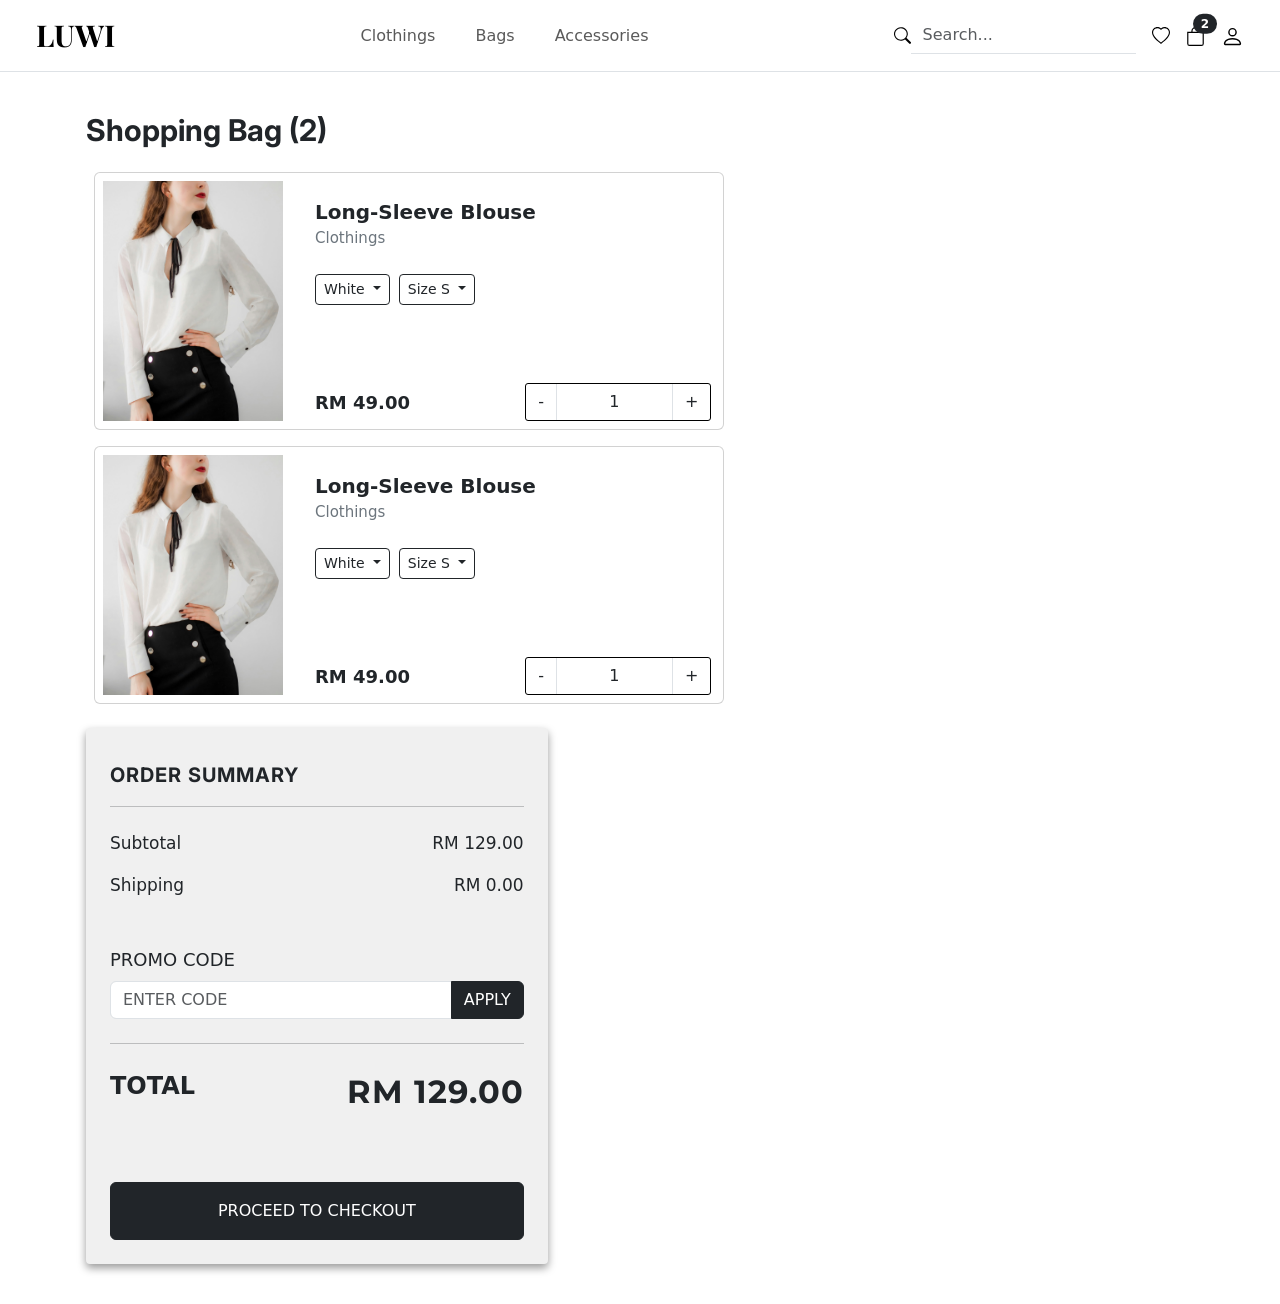
==== cart.html @ 45f32a3e "completed main content for cart.html" ====
<!DOCTYPE html>
<html lang="en">
<head>
    <meta charset="UTF-8">
    <meta name="viewport" content="width=device-width, initial-scale=1.0">
    <link rel="icon" type="image/png" href="./img/icon.png">
    <title>Luwi Fashion</title>
    <link href="https://cdn.jsdelivr.net/npm/bootstrap@5.3.8/dist/css/bootstrap.min.css" rel="stylesheet" integrity="sha384-sRIl4kxILFvY47J16cr9ZwB07vP4J8+LH7qKQnuqkuIAvNWLzeN8tE5YBujZqJLB" crossorigin="anonymous">
    <link rel="preconnect" href="https://fonts.googleapis.com">
    <link rel="preconnect" href="https://fonts.gstatic.com" crossorigin>
    <link href="https://fonts.googleapis.com/css2?family=Inter:ital,opsz,wght@0,14..32,100..900;1,14..32,100..900&family=Montserrat:ital,wght@0,100..900;1,100..900&family=Playfair+Display:ital,wght@0,400..900;1,400..900&display=swap" rel="stylesheet">
    <link rel="stylesheet" href="./css/cart.css">
</head>
<body>
    <!-- NAVBAR -->
    <nav class="navbar navbar-expand-lg bg-white sticky-top border-bottom">
        <div class="container-fluid mx-lg-4 d-flex justify-content-between align-items-center">
            
            <!-- navbar btn for mobile view -->
            <button class="navbar-toggler order-1 order-lg-0 border-0" type="button" data-bs-toggle="offcanvas" data-bs-target="#mobileNav" aria-controls="mobileNav" aria-label="Toggle navigation">
                <span class="navbar-toggler-icon"></span>
            </button>

            <!-- logo -->
            <a class="navbar-brand mx-auto mx-lg-0 order-2 order-lg-1 logo" href="#">LUWI</a>

            <!-- Center Desktop Navbar -->
            <div class="d-none d-lg-flex order-lg-2">
                <ul class="navbar-nav mx-auto gap-4">
                    <li class="nav-item">
                        <a class="nav-link" href="clothings.html">Clothings</a>
                    </li>
                    <li class="nav-item">
                        <a class="nav-link" href="#">Bags</a>
                    </li>
                    <li class="nav-item">
                        <a class="nav-link" href="#">Accessories</a>
                    </li>
                </ul>
            </div>

            <!-- Right Desktop Navbar -->
            <div class="d-flex d-lg-flex order-3 order-lg-3 gap-3">
                <form class="d-none d-lg-flex">
                    <img src="./img/search.svg" alt="search" width="18px">
                    <input type="search" class="form-control border-0 border-bottom rounded-0" placeholder="Search...">
                </form>

                <a href="wishlist.html" class="my-auto"><img src="./img/heart.svg" alt="heart-icon" width="18px"></a>
                
                <a href="cart.html" class="my-auto position-relative">
                    <img src="./img/bag.svg" alt="bag-icon" height="19px">
                    <span class="position-absolute top-0 start-100 translate-middle badge rounded-pill bg-dark">2</span>
                </a>
                
                <div class="dropdown my-auto">
                    <a href="#" role="button" data-bs-toggle="dropdown" aria-expanded="false">
                        <img src="./img/person.svg" alt="profile-icon" width="23px">
                    </a>
                    <ul class="dropdown-menu dropdown-menu-end">
                        <li><a href="#" class="dropdown-item">Login</a></li>
                        <li><a href="#" class="dropdown-item">Sign Up</a></li>
                    </ul>
                </div>
            </div>
            <!-- End of Desktop Navbar -->
        </div>
    </nav>

    <!-- responsive nav -->
    <div class="container">
        <div class="offcanvas offcanvas-start" id="mobileNav" aria-labelledby="mobileNavLabel">
            <div class="offcanvas-header">
                <a href="#" class="navbar-brand logo">LUWI</a>
                <button type="button" class="btn-close" data-bs-dismiss="offcanvas" aria-label="Close"></button>
            </div>
            <div class="offcanvas-body">
                <form>
                    <input type="search" class="form-control mb-3 border-0 border-bottom rounded-0" placeholder="Search...">
                </form>
                <ul class="mobile-nav navbar-nav ms-2">
                    <li class="nav-item">
                        <a href="clothings.html" class="nav-link active">Clothings</a>
                    </li>
                    <li class="nav-item">
                        <a href="#" class="nav-link">Bags</a>
                    </li>
                    <li class="nav-item">
                        <a href="#" class="nav-link">Accessories</a>
                    </li>
                </ul>
            </div>
        </div>
    </div>
    <!-- END OF NAVBAR -->

    <!-- MAIN CONTENT -->
    <div class="container main-content my-4 p-3">
        <h5 class="pb-2 mb-">Shopping Bag (2)</h5>
        <div class="row px-2 g-3">
            <!-- items -->
            <div class="col-12 col-md-7 item-box p-2">
                <!-- item 1 -->
                <div class="card -flex flex-row item-1 mb-3 p-2">
                    <img src="./img/blouse.jpg" alt="blouse" width="180px">

                    <div class="card-content w-100 p-3 ms-2 pb-0 px-1 px-md-4 position-relative">
                        <p class="fw-bold product-name mb-0">Long-Sleeve Blouse</p>
                        <p class="product-category text-secondary mb-4">Clothings</p>

                        <!-- color dropdown -->
                        <div class="btn-group me-1 mb-3">
                            <button class="btn btn-outline-dark btn-sm dropdown-toggle" type="button" data-bs-toggle="dropdown" aria-expanded="false">
                                White
                            </button>
                            <ul class="dropdown-menu">
                                <li><button class="dropdown-item" type="button">Black</button></li>
                                <li><button class="dropdown-item" type="button">White</button></li>
                                <li><button class="dropdown-item" type="button">Beige</button></li>
                            </ul>
                        </div>

                        <!-- size dropdown -->
                        <div class="btn-group mb-3">
                            <button class="btn btn-outline-dark btn-sm dropdown-toggle" type="button" data-bs-toggle="dropdown" aria-expanded="false">
                                Size S
                            </button>
                            <ul class="dropdown-menu">
                                <li><button class="dropdown-item" type="button">S</button></li>
                                <li><button class="dropdown-item" type="button">M</button></li>
                                <li><button class="dropdown-item" type="button">L</button></li>
                                <li><button class="dropdown-item" type="button">XL</button></li>
                            </ul>
                        </div>

                        <!-- price and quantity -->
                        <div class="container price-quantity p-0 position-absolute bottom-0 start-0 px-1 ps-md-4">
                            <div class="row">
                                <div class="col-12 col-md-6 price align-content-center fw-bold py-2 py-md-0">RM 49.00</div>
                                <div class="col-12 col-md-6">
                                    <div class="input-group quantity-btn">
                                        <button class="btn btn-outline-dark border-0 border-end rounded-0" type="button">-</button>
                                        <input type="text" class="form-control text-center border-0" value="1" readonly>
                                        <button class="btn btn-outline-dark border-0 border-start rounded-0" type="button">+</button>
                                    </div>
                                </div>
                            </div>
                        </div>
                    </div>
                </div>

                <!-- item 2 -->
                <div class="card d-flex flex-row item-2 p-2">
                    <img src="./img/blouse.jpg" alt="blouse" width="180px">

                    <div class="card-content w-100 p-3 ms-2 pb-0 px-1 px-md-4 position-relative">
                        <p class="fw-bold product-name mb-0">Long-Sleeve Blouse</p>
                        <p class="product-category text-secondary mb-4">Clothings</p>

                        <!-- color dropdown -->
                        <div class="btn-group me-1 mb-3">
                            <button class="btn btn-outline-dark btn-sm dropdown-toggle" type="button" data-bs-toggle="dropdown" aria-expanded="false">
                                White
                            </button>
                            <ul class="dropdown-menu">
                                <li><button class="dropdown-item" type="button">Black</button></li>
                                <li><button class="dropdown-item" type="button">White</button></li>
                                <li><button class="dropdown-item" type="button">Beige</button></li>
                            </ul>
                        </div>

                        <!-- size dropdown -->
                        <div class="btn-group mb-3">
                            <button class="btn btn-outline-dark btn-sm dropdown-toggle" type="button" data-bs-toggle="dropdown" aria-expanded="false">
                                Size S
                            </button>
                            <ul class="dropdown-menu">
                                <li><button class="dropdown-item" type="button">S</button></li>
                                <li><button class="dropdown-item" type="button">M</button></li>
                                <li><button class="dropdown-item" type="button">L</button></li>
                                <li><button class="dropdown-item" type="button">XL</button></li>
                            </ul>
                        </div>

                        <!-- price and quantity -->
                        <div class="container price-quantity p-0 position-absolute bottom-0 start-0 px-1 ps-md-4">
                            <div class="row">
                                <div class="col-12 col-md-6 price align-content-center fw-bold py-2 py-md-0">RM 49.00</div>
                                <div class="col-12 col-md-6">
                                    <div class="input-group quantity-btn">
                                        <button class="btn btn-outline-dark border-0 border-end rounded-0" type="button">-</button>
                                        <input type="text" class="form-control text-center border-0" value="1" readonly>
                                        <button class="btn btn-outline-dark border-0 border-start rounded-0" type="button">+</button>
                                    </div>
                                </div>
                            </div>
                        </div>
                    </div>
                </div>
            </div>

            <!-- total -->
            <div class="col-12 col-md-5 summary-box p-4 rounded-1">
                <p class="summary-title fw-bold pt-2">ORDER SUMMARY</p><hr>

                <div class="d-flex justify-content-between total-price mt-4">
                    <p class="m-0">Subtotal</p>
                    <p class="m-0">RM 129.00</p>
                </div>
                <div class="d-flex justify-content-between total-price mt-3 mb-5">
                    <p class="m-0">Shipping</p>
                    <p class="m-0">RM 0.00</p>
                </div>

                <p class="promo-code mb-2">PROMO CODE</p>
                <div class="input-group mb-4">
                    <input type="text" class="form-control" placeholder="ENTER CODE" aria-label="Recipient’s username" aria-describedby="button-addon2">
                    <button class="btn btn-dark" type="button">APPLY</button>
                </div><hr>

                <div class="d-flex justify-content-between mt-4 fw-bold">
                    <p class="total m-0 fs-4">TOTAL</p>
                    <p class="final-total m-0 fs-2">RM 129.00</p>
                </div>

                <div class="checkout-btn">
                    <a class="btn btn-dark w-100 mt-3 p-3" href="#" role="button">PROCEED TO CHECKOUT</a>
                </div>
            </div>
        </div>
    </div>
    <!-- END OF MAIN CONTENT -->

    <script src="https://cdn.jsdelivr.net/npm/bootstrap@5.3.8/dist/js/bootstrap.bundle.min.js" integrity="sha384-FKyoEForCGlyvwx9Hj09JcYn3nv7wiPVlz7YYwJrWVcXK/BmnVDxM+D2scQbITxI" crossorigin="anonymous"></script>
</body>
</html>
---- css/cart.css ----
body {
    margin: 0;
}

h5 {
    font-family: "Inter", sans-serif;
    font-weight: bold;
    font-size: 30px;
}

/* navbar */
.form-control:focus {
    box-shadow: none;
    border-color: #ced4da;
}

.logo {
    font-family: "Playfair Display", serif;
    font-size: 30px;
    font-weight: bold;
}

.navbar-toggler:focus {
    box-shadow: none;
}

.mobile-nav {
    color: gray;
}

.mobile-nav > .nav-item:hover {
    color: black;
}

.offcanvas-start {
    width: 250px !important;
}

/* main content - items */
.dropdown-item {
    font-size: 13px;
}

.quantity-btn {
    border: 1px solid black;
    border-radius: 3px;
}

.product-name {
    font-size: 20px;
}

.product-category {
    font-size: 15px;
}

.price {
    font-size: 18px;
}

/* footer */
.footer-title {
    font-family: "Montserrat", sans-serif;
}

.list-group-item {
    border: none !important;
    padding-top: 5px;
    padding-bottom: 0;
}

.list-group-item:hover {
    background-color: transparent !important;
}

/* Desktop view */
@media (min-width:991px) {
     /* footer */
    .big-footer {
        height: 250px;
        align-content: center;
        margin-top: 0 !important;
    }

    .brand-col {
        padding-right: 20px;
    }

    .category-col {
        padding-left: 35px;
    }

    .item-box {
        max-width: 700px;
        margin-right: 30px;
    }

    .checkout-btn {
        margin-top: 50px;
    }
}

/* mobile view */
@media (max-width:767px) {
    /* navbar */
    .navbar {
        padding: 0;
    }

    /* main content: item */
    .card {
        height: 185px;
    }

    .product-name {
        font-size: 16px;
    }

    .product-category {
        margin-bottom: 10px !important;
    }

    .card-content {
        padding-top: 0 !important;
    }

    .price {
        font-size: 17px;
        padding-top: 0 !important;
        padding-bottom: 0 !important;
        margin-bottom: 5px;
    }

    .price-quantity {
        gap: 20px;
    }
}

/* smaller mobile view / ip14pm */
@media (max-width: 480px) {
    h5 {
        font-size: 25px;
    }

    /* main content: item */
    .card {
        height: 185px;
    }

    .product-name {
        font-size: 16px;
    }

    .product-category {
        margin-bottom: 10px !important;
    }

    .card-content {
        padding-top: 0 !important;
    }

    .price {
        font-size: 17px;
        padding-top: 0 !important;
        padding-bottom: 0 !important;
        margin-bottom: 5px;
    }

    .price-quantity {
        gap: 20px;
    }

    /* footer */
    .brand-col {
        padding-left: 25px;
        padding-right: 25px;
    }

    .connect-col {
        margin-top: 20px;
    }
}

.summary-box {
    background-color: #f0f0f0;
    box-shadow: 0 4px 8px rgba(0,0,0,0.4);
}

.summary-title {
    font-family: "Inter", sans-serif;
    font-size: 20px;
    letter-spacing: 1px;
}

.total-price {
    font-size: 17px;
}

.promo-code {
    font-size: 18px;
}

.final-total {
    font-family: "Montserrat", sans-serif;
    letter-spacing: 1px;
}
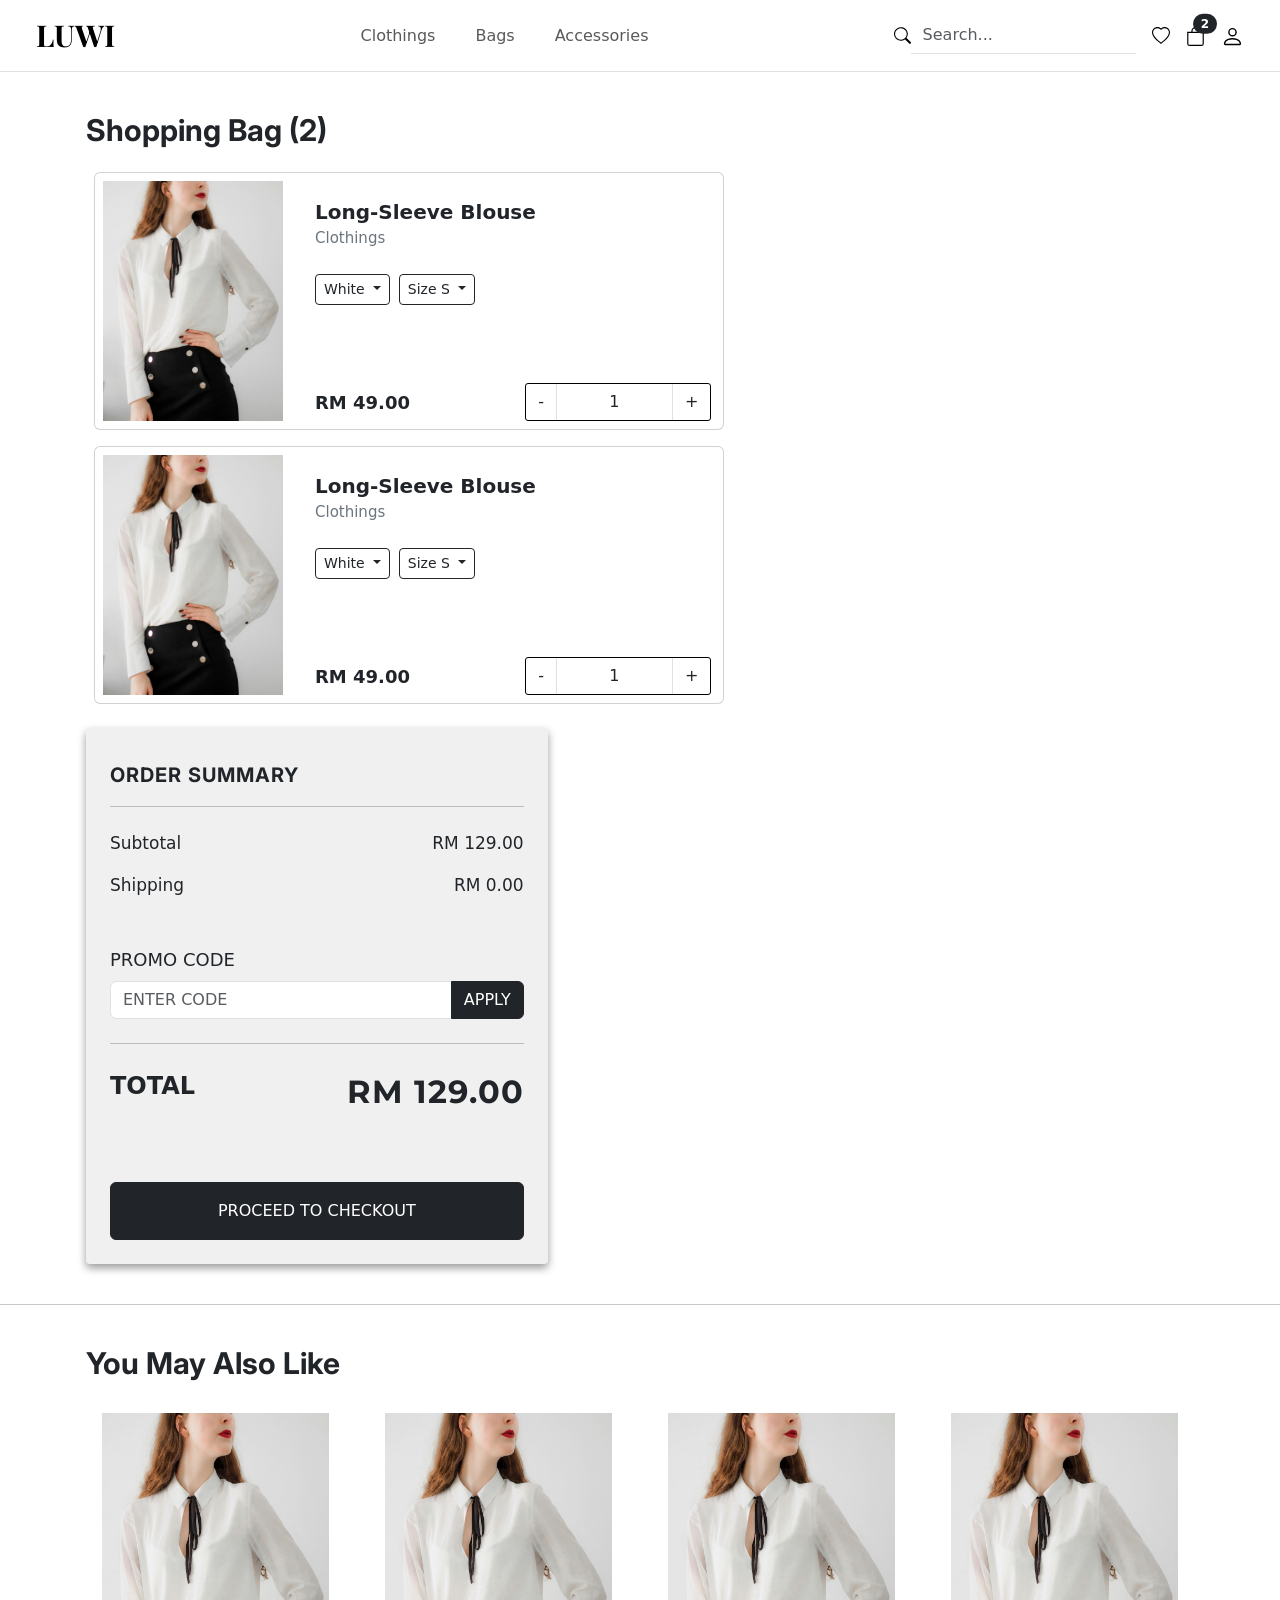
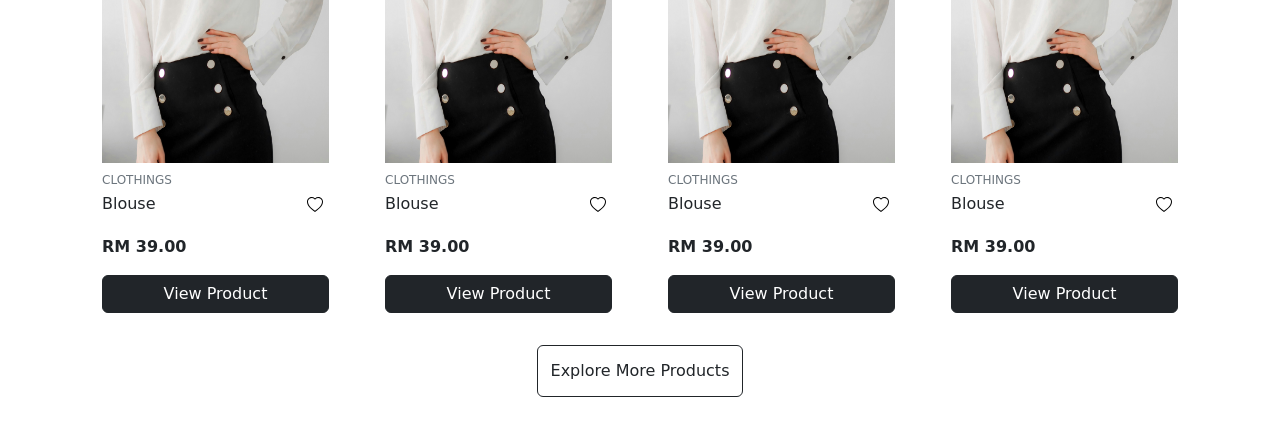
==== commit 881141dc: "completed recommended section" ====
--- a/cart.html
+++ b/cart.html
@@ -22,7 +22,7 @@
             </button>
 
             <!-- logo -->
-            <a class="navbar-brand mx-auto mx-lg-0 order-2 order-lg-1 logo" href="#">LUWI</a>
+            <a class="navbar-brand mx-auto mx-lg-0 order-2 order-lg-1 logo" href="index.html">LUWI</a>
 
             <!-- Center Desktop Navbar -->
             <div class="d-none d-lg-flex order-lg-2">
@@ -71,7 +71,7 @@
     <div class="container">
         <div class="offcanvas offcanvas-start" id="mobileNav" aria-labelledby="mobileNavLabel">
             <div class="offcanvas-header">
-                <a href="#" class="navbar-brand logo">LUWI</a>
+                <a href="index.html" class="navbar-brand logo">LUWI</a>
                 <button type="button" class="btn-close" data-bs-dismiss="offcanvas" aria-label="Close"></button>
             </div>
             <div class="offcanvas-body">
@@ -96,7 +96,7 @@
 
     <!-- MAIN CONTENT -->
     <div class="container main-content my-4 p-3">
-        <h5 class="pb-2 mb-">Shopping Bag (2)</h5>
+        <h5 class="pb-2">Shopping Bag (2)</h5>
         <div class="row px-2 g-3">
             <!-- items -->
             <div class="col-12 col-md-7 item-box p-2">
@@ -224,12 +224,87 @@
                 </div>
 
                 <div class="checkout-btn">
-                    <a class="btn btn-dark w-100 mt-3 p-3" href="#" role="button">PROCEED TO CHECKOUT</a>
-                </div>
-            </div>
+                    <a class="btn btn-dark w-100 mt-3 p-3" href="./checkout.html" role="button">PROCEED TO CHECKOUT</a>
+                </div>
+            </div>
+        </div>
+    </div><hr>
+    <!-- END OF MAIN CONTENT -->
+
+    <!-- RECOMMENDATIONS -->
+    <div class="container recommendation my-4 p-3">
+        <h5 class="pb-2">You May Also Like</h5>
+
+        <!-- products -->
+        <div class="row row-cols-2 row-cols-md-4 g-4">
+            <div class="col">
+                <div class="card h-100 border-0">
+                    <div class="card-body">
+                        <img src="./img/blouse.jpg" alt="" class="item-img" height="200px" width="100%">
+                        <p class="card-text m-0 mt-2 category text-secondary">CLOTHINGS</p>
+                        <div class="d-flex justify-content-between align-items-stretch title-btn mb-3">
+                            <p class="card-title h-100 d-flex align-items-center">Blouse</p>
+                            <button class="bg-transparent heart-btn border-0">
+                                <img src="./img/heart.svg" alt=""">
+                            </button>
+                        </div>
+                        <p class="card-text fw-bold">RM 39.00</p>
+                        <a class="btn btn-dark w-100" href="#" role="button">View Product</a>
+                    </div>
+                </div>
+            </div>
+            <div class="col">
+                <div class="card h-100 border-0">
+                    <div class="card-body">
+                        <img src="./img/blouse.jpg" alt="" class="item-img" height="200px" width="100%">
+                        <p class="card-text m-0 mt-2 category text-secondary">CLOTHINGS</p>
+                        <div class="d-flex justify-content-between align-items-stretch title-btn mb-3">
+                            <p class="card-title h-100 d-flex align-items-center">Blouse</p>
+                            <button class="bg-transparent heart-btn border-0">
+                                <img src="./img/heart.svg" alt=""">
+                            </button>
+                        </div>
+                        <p class="card-text fw-bold">RM 39.00</p>
+                        <a class="btn btn-dark w-100" href="#" role="button">View Product</a>                    </div>
+                </div>
+            </div>
+            <div class="col">
+                <div class="card h-100 border-0">
+                    <div class="card-body">
+                        <img src="./img/blouse.jpg" alt="" class="item-img" height="200px" width="100%">
+                        <p class="card-text m-0 mt-2 category text-secondary">CLOTHINGS</p>
+                        <div class="d-flex justify-content-between align-items-stretch title-btn mb-3">
+                            <p class="card-title h-100 d-flex align-items-center">Blouse</p>
+                            <button class="bg-transparent heart-btn border-0">
+                                <img src="./img/heart.svg" alt=""">
+                            </button>
+                        </div>
+                        <p class="card-text fw-bold">RM 39.00</p>
+                        <a class="btn btn-dark w-100" href="#" role="button">View Product</a>                    </div>
+                </div>
+            </div>
+            <div class="col">
+                <div class="card h-100 border-0">
+                    <div class="card-body">
+                        <img src="./img/blouse.jpg" alt="" class="item-img" height="200px" width="100%">
+                        <p class="card-text m-0 mt-2 category text-secondary">CLOTHINGS</p>
+                        <div class="d-flex justify-content-between align-items-stretch title-btn mb-3">
+                            <p class="card-title h-100 d-flex align-items-center">Blouse</p>
+                            <button class="bg-transparent heart-btn border-0">
+                                <img src="./img/heart.svg" alt=""">
+                            </button>
+                        </div>
+                        <p class="card-text fw-bold">RM 39.00</p>
+                        <a class="btn btn-dark w-100" href="#" role="button">View Product</a>                    </div>
+                </div>
+            </div>
+        </div>
+        
+        <div class="d-flex justify-content-center mt-3">
+            <a class="btn btn-outline-dark more-btn" href="#" role="button">Explore More Products</a>
         </div>
     </div>
-    <!-- END OF MAIN CONTENT -->
+    <!-- END OF RECOMMENDATION -->
 
     <script src="https://cdn.jsdelivr.net/npm/bootstrap@5.3.8/dist/js/bootstrap.bundle.min.js" integrity="sha384-FKyoEForCGlyvwx9Hj09JcYn3nv7wiPVlz7YYwJrWVcXK/BmnVDxM+D2scQbITxI" crossorigin="anonymous"></script>
 </body>
--- a/css/cart.css
+++ b/css/cart.css
@@ -58,6 +58,31 @@
     font-size: 18px;
 }
 
+/* main-content - order summary */
+.summary-box {
+    background-color: #f0f0f0;
+    box-shadow: 0 4px 8px rgba(0,0,0,0.4);
+}
+
+.summary-title {
+    font-family: "Inter", sans-serif;
+    font-size: 20px;
+    letter-spacing: 1px;
+}
+
+.total-price {
+    font-size: 17px;
+}
+
+.promo-code {
+    font-size: 18px;
+}
+
+.final-total {
+    font-family: "Montserrat", sans-serif;
+    letter-spacing: 1px;
+}
+
 /* footer */
 .footer-title {
     font-family: "Montserrat", sans-serif;
@@ -75,6 +100,16 @@
 
 /* Desktop view */
 @media (min-width:991px) {
+    /* main-content */
+    .item-box {
+        max-width: 700px;
+        margin-right: 30px;
+    }
+
+    .checkout-btn {
+        margin-top: 50px;
+    }
+
      /* footer */
     .big-footer {
         height: 250px;
@@ -90,13 +125,8 @@
         padding-left: 35px;
     }
 
-    .item-box {
-        max-width: 700px;
-        margin-right: 30px;
-    }
-
-    .checkout-btn {
-        margin-top: 50px;
+    .item-img {
+        height: 350px;
     }
 }
 
@@ -181,26 +211,14 @@
     }
 }
 
-.summary-box {
-    background-color: #f0f0f0;
-    box-shadow: 0 4px 8px rgba(0,0,0,0.4);
-}
-
-.summary-title {
-    font-family: "Inter", sans-serif;
-    font-size: 20px;
-    letter-spacing: 1px;
-}
-
-.total-price {
-    font-size: 17px;
-}
-
-.promo-code {
-    font-size: 18px;
-}
-
-.final-total {
-    font-family: "Montserrat", sans-serif;
-    letter-spacing: 1px;
+.title-btn {
+   height: 30px;
+}
+
+.category {
+    font-size: 12px;
+}
+
+.more-btn {
+    padding: 13px;
 }
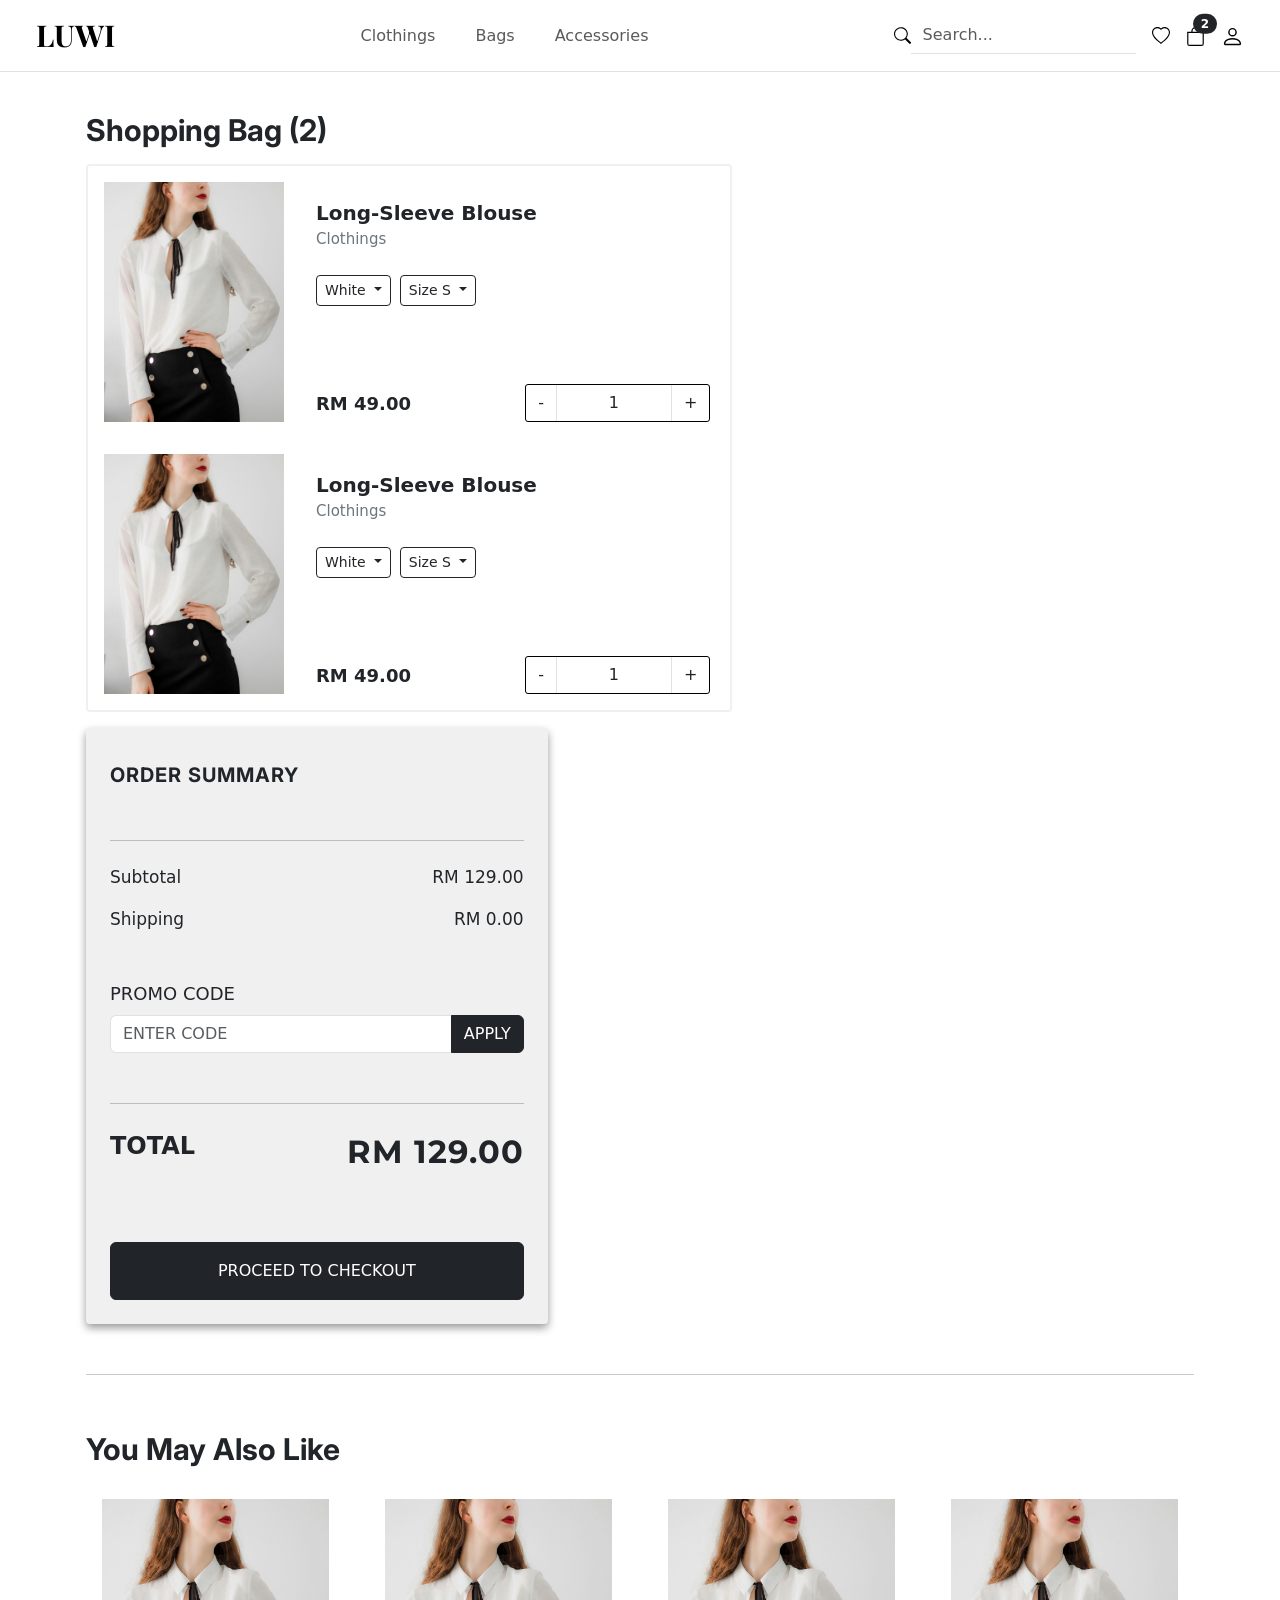
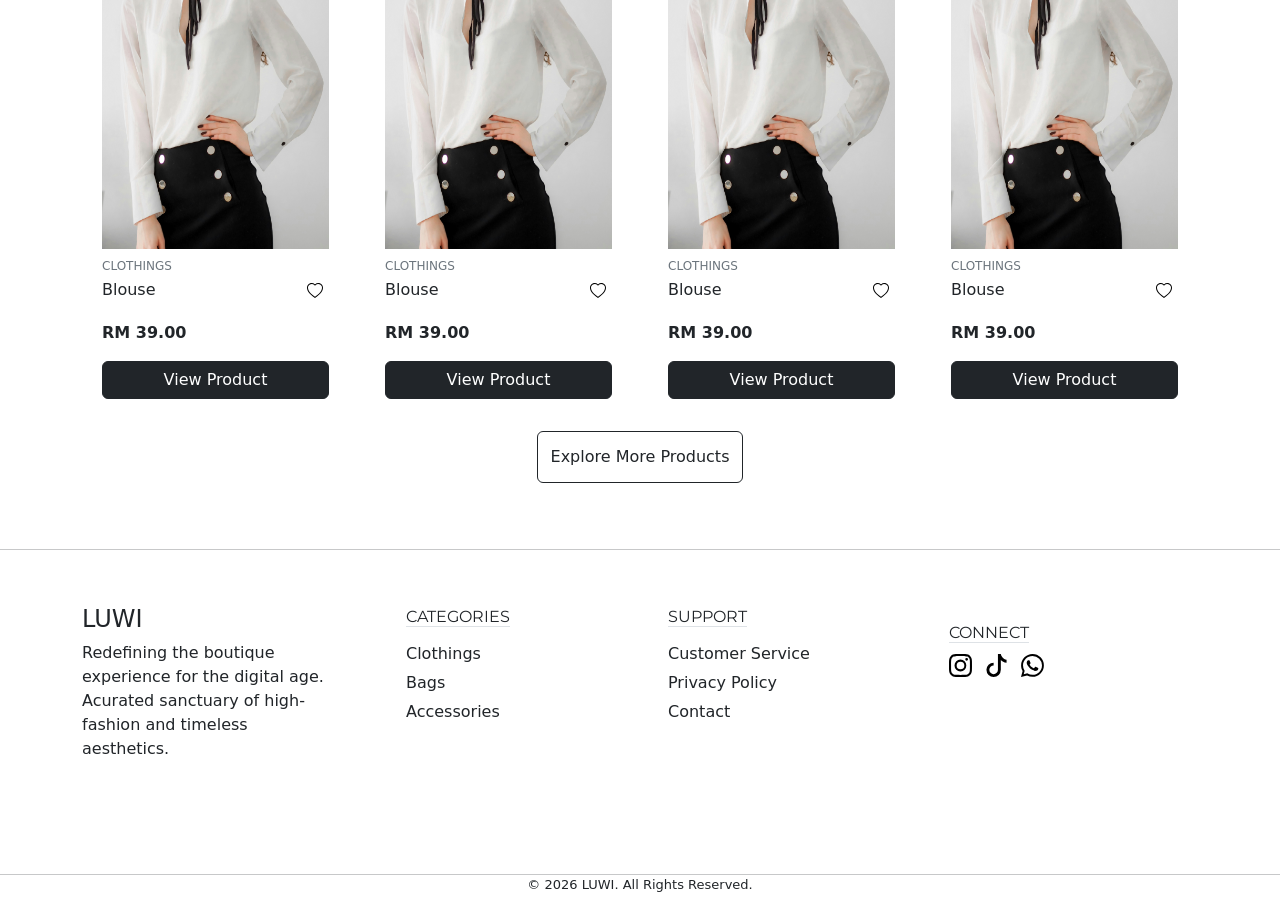
==== commit 7653aa82: "add footer to cart.html" ====
--- a/cart.html
+++ b/cart.html
@@ -99,9 +99,9 @@
         <h5 class="pb-2">Shopping Bag (2)</h5>
         <div class="row px-2 g-3">
             <!-- items -->
-            <div class="col-12 col-md-7 item-box p-2">
+            <div class="col-12 col-md-7 item-box p-2 rounded-1">
                 <!-- item 1 -->
-                <div class="card -flex flex-row item-1 mb-3 p-2">
+                <div class="card border-0 d-flex flex-row item-1 mb-3 p-2">
                     <img src="./img/blouse.jpg" alt="blouse" width="180px">
 
                     <div class="card-content w-100 p-3 ms-2 pb-0 px-1 px-md-4 position-relative">
@@ -150,7 +150,7 @@
                 </div>
 
                 <!-- item 2 -->
-                <div class="card d-flex flex-row item-2 p-2">
+                <div class="card border-0 d-flex flex-row item-2 p-2">
                     <img src="./img/blouse.jpg" alt="blouse" width="180px">
 
                     <div class="card-content w-100 p-3 ms-2 pb-0 px-1 px-md-4 position-relative">
@@ -228,7 +228,8 @@
                 </div>
             </div>
         </div>
-    </div><hr>
+        <hr>
+    </div>
     <!-- END OF MAIN CONTENT -->
 
     <!-- RECOMMENDATIONS -->
@@ -303,8 +304,54 @@
         <div class="d-flex justify-content-center mt-3">
             <a class="btn btn-outline-dark more-btn" href="#" role="button">Explore More Products</a>
         </div>
+    </div><hr>
+    <!-- END OF RECOMMENDATION -->
+
+    <!-- FOOTER -->
+    <div class="container footer-container my-4">
+        <footer>
+            <!-- big footer -->
+            <div class="row big-footer">
+                <div class="col-12 col-md-3 brand-col mb-3">
+                    <h4>LUWI</h4>
+                    <p>Redefining the boutique experience for the digital age. Acurated sanctuary of high-fashion and timeless aesthetics.</p>
+                </div>
+                <div class="col-6 col-md-3 category-col">
+                    <p class="footer-title ms-3 d-inline border-bottom">CATEGORIES</p>
+                    <div class="list-group list-group-flush">
+                        <a href="#" class="list-group-item list-group-item-action mt-2">Clothings</a>
+                        <a href="#" class="list-group-item list-group-item-action">Bags</a>
+                        <a href="#" class="list-group-item list-group-item-action">Accessories</a>
+                    </div>
+                </div>
+                <div class="col-6 col-md-3 support-col">
+                    <p class="footer-title ms-3 d-inline border-bottom">SUPPORT</p>
+                    <div class="list-group list-group-flush">
+                        <a href="#" class="list-group-item list-group-item-action mt-2">Customer Service</a>
+                        <a href="#" class="list-group-item list-group-item-action">Privacy Policy</a>
+                        <a href="#" class="list-group-item list-group-item-action">Contact</a>
+                    </div>
+                </div>
+                <div class="col-12 col-md-3 connect-col ps-4 pt-3">
+                    <p class="footer-title d-inline border-bottom">CONNECT</p>
+                    <div class="my-2">
+                        <a href="https://www.instagram.com" class="pe-2"><img src="./img/instagram.svg" alt="instagram" width=23px"></a>
+                        <a href="https://www.tiktok.com" class="pe-2"><img src="./img/tiktok.svg" alt="tiktok" width="23px"></a>
+                        <a href="https://www.whatsapp.com" class=""><img src="./img/whatsapp.svg" alt="whatsapp" width="23px"></a>
+                    </div>
+                </div>
+            </div>
+        </footer>
     </div>
-    <!-- END OF RECOMMENDATION -->
+
+    <!-- last footer -->
+    <footer>
+        <div class="text-center">
+            <hr>
+            <p style="font-size: 13px;">© 2026 LUWI. All Rights Reserved.</p>
+        </div>
+    </footer>
+    <!-- END OF FOOTER -->
 
     <script src="https://cdn.jsdelivr.net/npm/bootstrap@5.3.8/dist/js/bootstrap.bundle.min.js" integrity="sha384-FKyoEForCGlyvwx9Hj09JcYn3nv7wiPVlz7YYwJrWVcXK/BmnVDxM+D2scQbITxI" crossorigin="anonymous"></script>
 </body>
--- a/css/cart.css
+++ b/css/cart.css
@@ -8,6 +8,11 @@
     font-size: 30px;
 }
 
+hr {
+    margin-top: 50px;
+    margin-bottom: 0;
+}
+
 /* navbar */
 .form-control:focus {
     box-shadow: none;
@@ -37,6 +42,9 @@
 }
 
 /* main content - items */
+.item-box {
+    border: 2px solid #f0f0f0;
+}
 .dropdown-item {
     font-size: 13px;
 }
@@ -81,6 +89,19 @@
 .final-total {
     font-family: "Montserrat", sans-serif;
     letter-spacing: 1px;
+}
+
+/* recommended items */
+.title-btn {
+   height: 30px;
+}
+
+.category {
+    font-size: 12px;
+}
+
+.more-btn {
+    padding: 13px;
 }
 
 /* footer */
@@ -110,6 +131,11 @@
         margin-top: 50px;
     }
 
+    /* recommended item */
+    .item-img {
+        height: 350px;
+    }
+
      /* footer */
     .big-footer {
         height: 250px;
@@ -124,10 +150,6 @@
     .category-col {
         padding-left: 35px;
     }
-
-    .item-img {
-        height: 350px;
-    }
 }
 
 /* mobile view */
@@ -209,16 +231,4 @@
     .connect-col {
         margin-top: 20px;
     }
-}
-
-.title-btn {
-   height: 30px;
-}
-
-.category {
-    font-size: 12px;
-}
-
-.more-btn {
-    padding: 13px;
 }
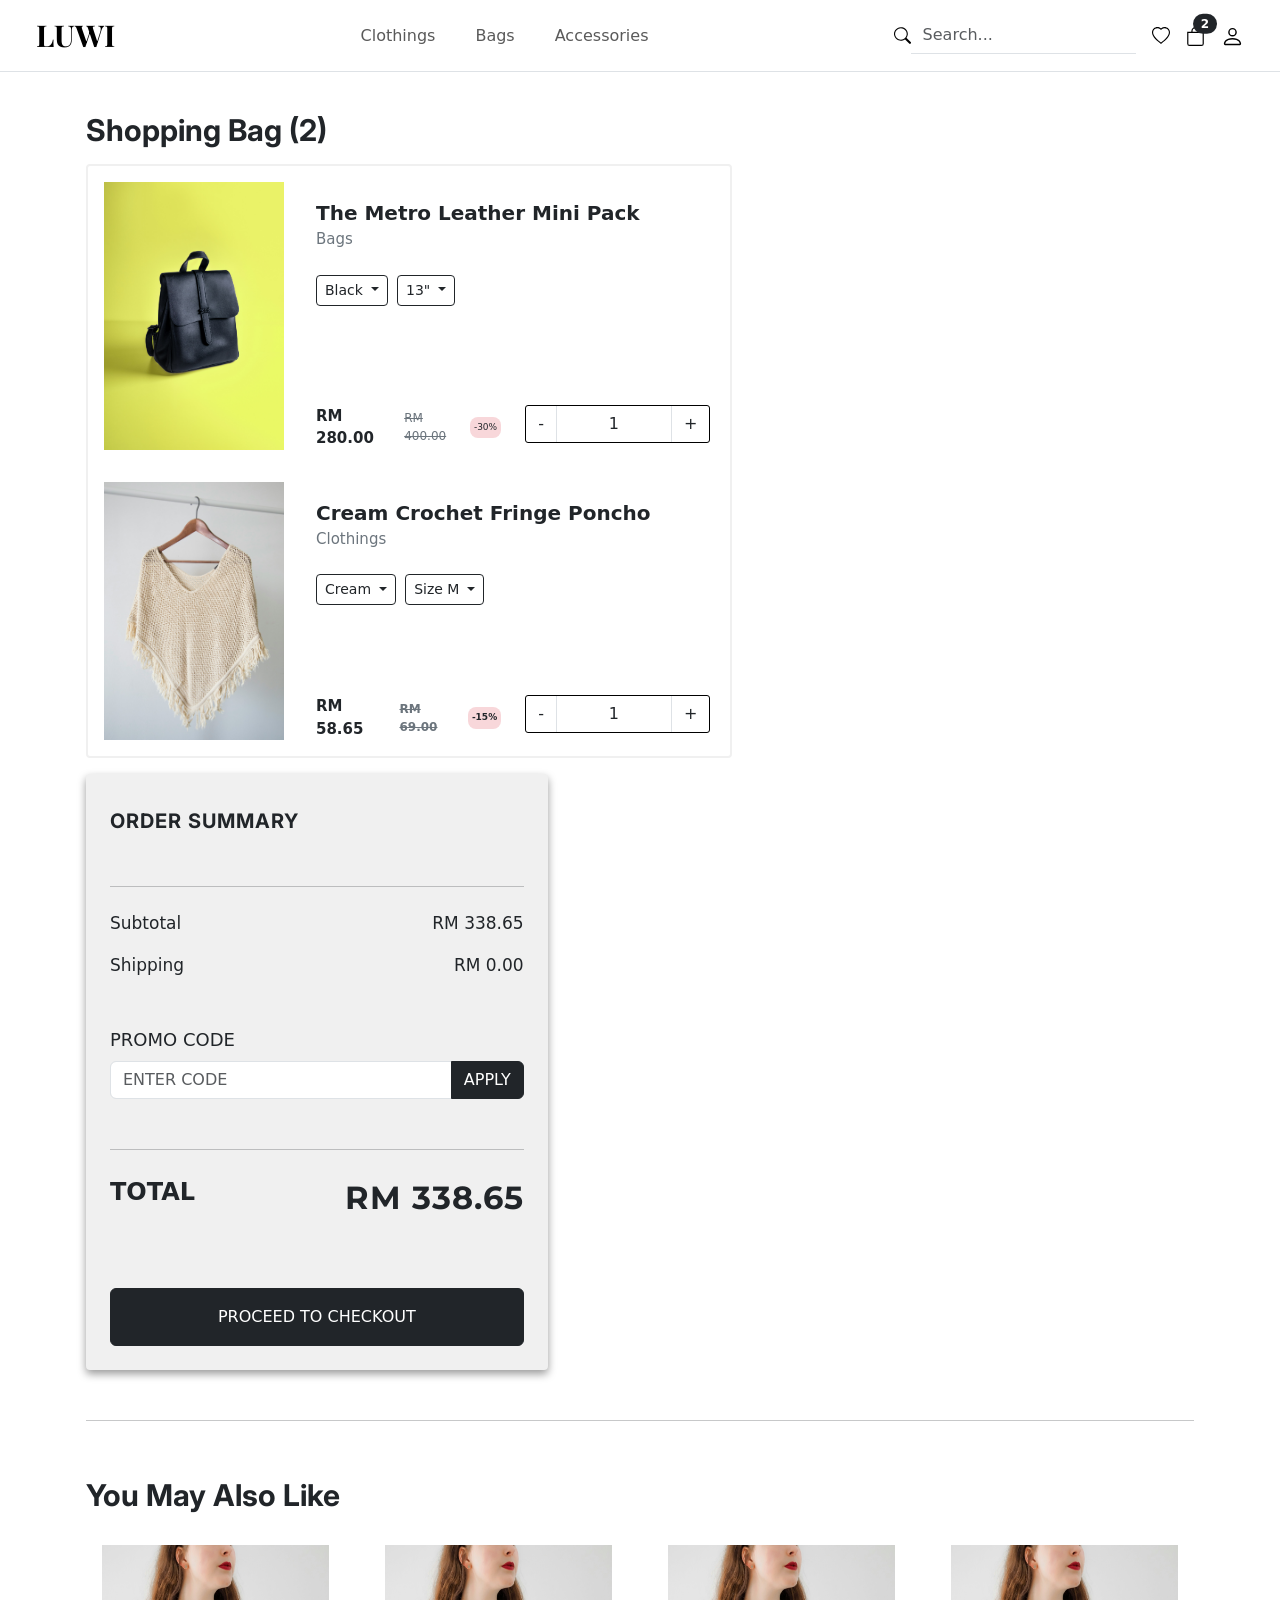
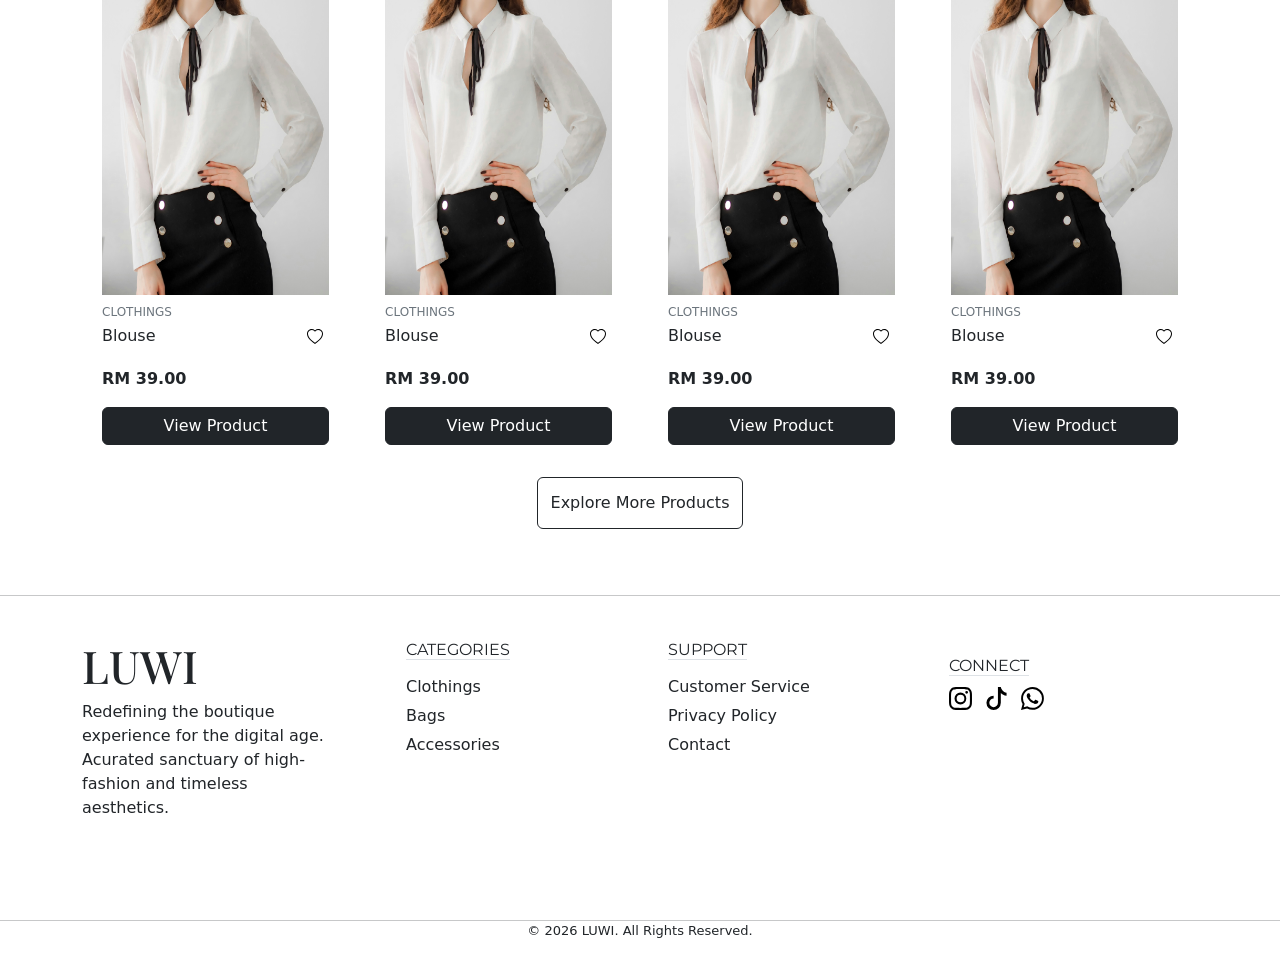
==== commit 2168fe2a: "main content for bag. progress: 100%" ====
--- a/cart.html
+++ b/cart.html
@@ -102,41 +102,47 @@
             <div class="col-12 col-md-7 item-box p-2 rounded-1">
                 <!-- item 1 -->
                 <div class="card border-0 d-flex flex-row item-1 mb-3 p-2">
-                    <img src="./img/blouse.jpg" alt="blouse" width="180px">
+                    <img src="./img/cart-page/backpack.jpg" alt="backpack" width="180px">
 
                     <div class="card-content w-100 p-3 ms-2 pb-0 px-1 px-md-4 position-relative">
-                        <p class="fw-bold product-name mb-0">Long-Sleeve Blouse</p>
-                        <p class="product-category text-secondary mb-4">Clothings</p>
+                        <p class="fw-bold product-name mb-0">The Metro Leather Mini Pack</p>
+                        <p class="product-category text-secondary mb-4">Bags</p>
 
                         <!-- color dropdown -->
                         <div class="btn-group me-1 mb-3">
                             <button class="btn btn-outline-dark btn-sm dropdown-toggle" type="button" data-bs-toggle="dropdown" aria-expanded="false">
-                                White
+                                Black
                             </button>
                             <ul class="dropdown-menu">
-                                <li><button class="dropdown-item" type="button">Black</button></li>
+                                <li><button class="dropdown-item active" type="button">Black</button></li>
                                 <li><button class="dropdown-item" type="button">White</button></li>
-                                <li><button class="dropdown-item" type="button">Beige</button></li>
+                                <li><button class="dropdown-item" type="button">Gray</button></li>
                             </ul>
                         </div>
 
                         <!-- size dropdown -->
                         <div class="btn-group mb-3">
                             <button class="btn btn-outline-dark btn-sm dropdown-toggle" type="button" data-bs-toggle="dropdown" aria-expanded="false">
-                                Size S
+                                13"
                             </button>
                             <ul class="dropdown-menu">
-                                <li><button class="dropdown-item" type="button">S</button></li>
-                                <li><button class="dropdown-item" type="button">M</button></li>
-                                <li><button class="dropdown-item" type="button">L</button></li>
-                                <li><button class="dropdown-item" type="button">XL</button></li>
+                                <li><button class="dropdown-item" type="button">13"</button></li>
+                                <li><button class="dropdown-item" type="button">15"</button></li>
                             </ul>
                         </div>
 
                         <!-- price and quantity -->
                         <div class="container price-quantity p-0 position-absolute bottom-0 start-0 px-1 ps-md-4">
                             <div class="row">
-                                <div class="col-12 col-md-6 price align-content-center fw-bold py-2 py-md-0">RM 49.00</div>
+                                <div class="col-12 col-md-6 align-content-center py-2 py-md-0">
+                                    <!-- discount -->
+                                    <div class="d-flex align-items-center discount-box p-0 m-0">
+                                        <p class="price m-0 p-0 fw-bold">RM 280.00</p>
+                                        <p class="text-secondary text-decoration-line-through mx-2 ori-price p-0 m-0">RM 400.00</p>
+                                        <p class="bg-danger-subtle p-1 rounded-3 discount-price p-0 m-0">-30%</p>
+                                    </div>
+                                </div>
+
                                 <div class="col-12 col-md-6">
                                     <div class="input-group quantity-btn">
                                         <button class="btn btn-outline-dark border-0 border-end rounded-0" type="button">-</button>
@@ -151,32 +157,32 @@
 
                 <!-- item 2 -->
                 <div class="card border-0 d-flex flex-row item-2 p-2">
-                    <img src="./img/blouse.jpg" alt="blouse" width="180px">
+                    <img src="./img/cart-page/knitwear.jpg" alt="blouse" width="180px">
 
                     <div class="card-content w-100 p-3 ms-2 pb-0 px-1 px-md-4 position-relative">
-                        <p class="fw-bold product-name mb-0">Long-Sleeve Blouse</p>
+                        <p class="fw-bold product-name mb-0">Cream Crochet Fringe Poncho</p>
                         <p class="product-category text-secondary mb-4">Clothings</p>
 
                         <!-- color dropdown -->
                         <div class="btn-group me-1 mb-3">
                             <button class="btn btn-outline-dark btn-sm dropdown-toggle" type="button" data-bs-toggle="dropdown" aria-expanded="false">
-                                White
+                                Cream
                             </button>
                             <ul class="dropdown-menu">
                                 <li><button class="dropdown-item" type="button">Black</button></li>
                                 <li><button class="dropdown-item" type="button">White</button></li>
-                                <li><button class="dropdown-item" type="button">Beige</button></li>
+                                <li><button class="dropdown-item active" type="button">Cream</button></li>
                             </ul>
                         </div>
 
                         <!-- size dropdown -->
                         <div class="btn-group mb-3">
                             <button class="btn btn-outline-dark btn-sm dropdown-toggle" type="button" data-bs-toggle="dropdown" aria-expanded="false">
-                                Size S
+                                Size M
                             </button>
                             <ul class="dropdown-menu">
                                 <li><button class="dropdown-item" type="button">S</button></li>
-                                <li><button class="dropdown-item" type="button">M</button></li>
+                                <li><button class="dropdown-item active" type="button">M</button></li>
                                 <li><button class="dropdown-item" type="button">L</button></li>
                                 <li><button class="dropdown-item" type="button">XL</button></li>
                             </ul>
@@ -185,7 +191,14 @@
                         <!-- price and quantity -->
                         <div class="container price-quantity p-0 position-absolute bottom-0 start-0 px-1 ps-md-4">
                             <div class="row">
-                                <div class="col-12 col-md-6 price align-content-center fw-bold py-2 py-md-0">RM 49.00</div>
+                                <div class="col-12 col-md-6 price align-content-center fw-bold py-2 py-md-0">
+                                    <!-- discount -->
+                                    <div class="d-flex align-items-center discount-box p-0 m-0">
+                                        <p class="price m-0 p-0 fw-bold">RM 58.65</p>
+                                        <p class="text-secondary text-decoration-line-through mx-2 ori-price p-0 m-0">RM 69.00</p>
+                                        <p class="bg-danger-subtle p-1 rounded-3 discount-price p-0 m-0">-15%</p>
+                                    </div>
+                                </div>
                                 <div class="col-12 col-md-6">
                                     <div class="input-group quantity-btn">
                                         <button class="btn btn-outline-dark border-0 border-end rounded-0" type="button">-</button>
@@ -205,7 +218,7 @@
 
                 <div class="d-flex justify-content-between total-price mt-4">
                     <p class="m-0">Subtotal</p>
-                    <p class="m-0">RM 129.00</p>
+                    <p class="m-0">RM 338.65</p>
                 </div>
                 <div class="d-flex justify-content-between total-price mt-3 mb-5">
                     <p class="m-0">Shipping</p>
@@ -220,7 +233,7 @@
 
                 <div class="d-flex justify-content-between mt-4 fw-bold">
                     <p class="total m-0 fs-4">TOTAL</p>
-                    <p class="final-total m-0 fs-2">RM 129.00</p>
+                    <p class="final-total m-0 fs-2">RM 338.65</p>
                 </div>
 
                 <div class="checkout-btn">
@@ -254,6 +267,7 @@
                     </div>
                 </div>
             </div>
+            
             <div class="col">
                 <div class="card h-100 border-0">
                     <div class="card-body">
--- a/css/cart.css
+++ b/css/cart.css
@@ -8,6 +8,11 @@
     font-size: 30px;
 }
 
+h4 {
+    font-family: "Playfair Display", serif;
+    font-size: 45px;
+}
+
 hr {
     margin-top: 50px;
     margin-bottom: 0;
@@ -63,7 +68,7 @@
 }
 
 .price {
-    font-size: 18px;
+    font-size: 15px;
 }
 
 /* main-content - order summary */
@@ -188,7 +193,7 @@
     }
 }
 
-/* smaller mobile view / ip14pm */
+/* smaller mobile view (ip 14pm) */
 @media (max-width: 480px) {
     h5 {
         font-size: 25px;
@@ -231,4 +236,21 @@
     .connect-col {
         margin-top: 20px;
     }
+}
+
+.dropdown-menu .active {
+    background-color: #f0f0f0;
+    color: black;
+}
+
+.ori-price {
+    font-size: 12px;
+}
+
+.discount-price {
+    font-size: 9px;
+}
+
+.discount-box, .discount-box p {
+    /* border: 1px solid black; */
 }
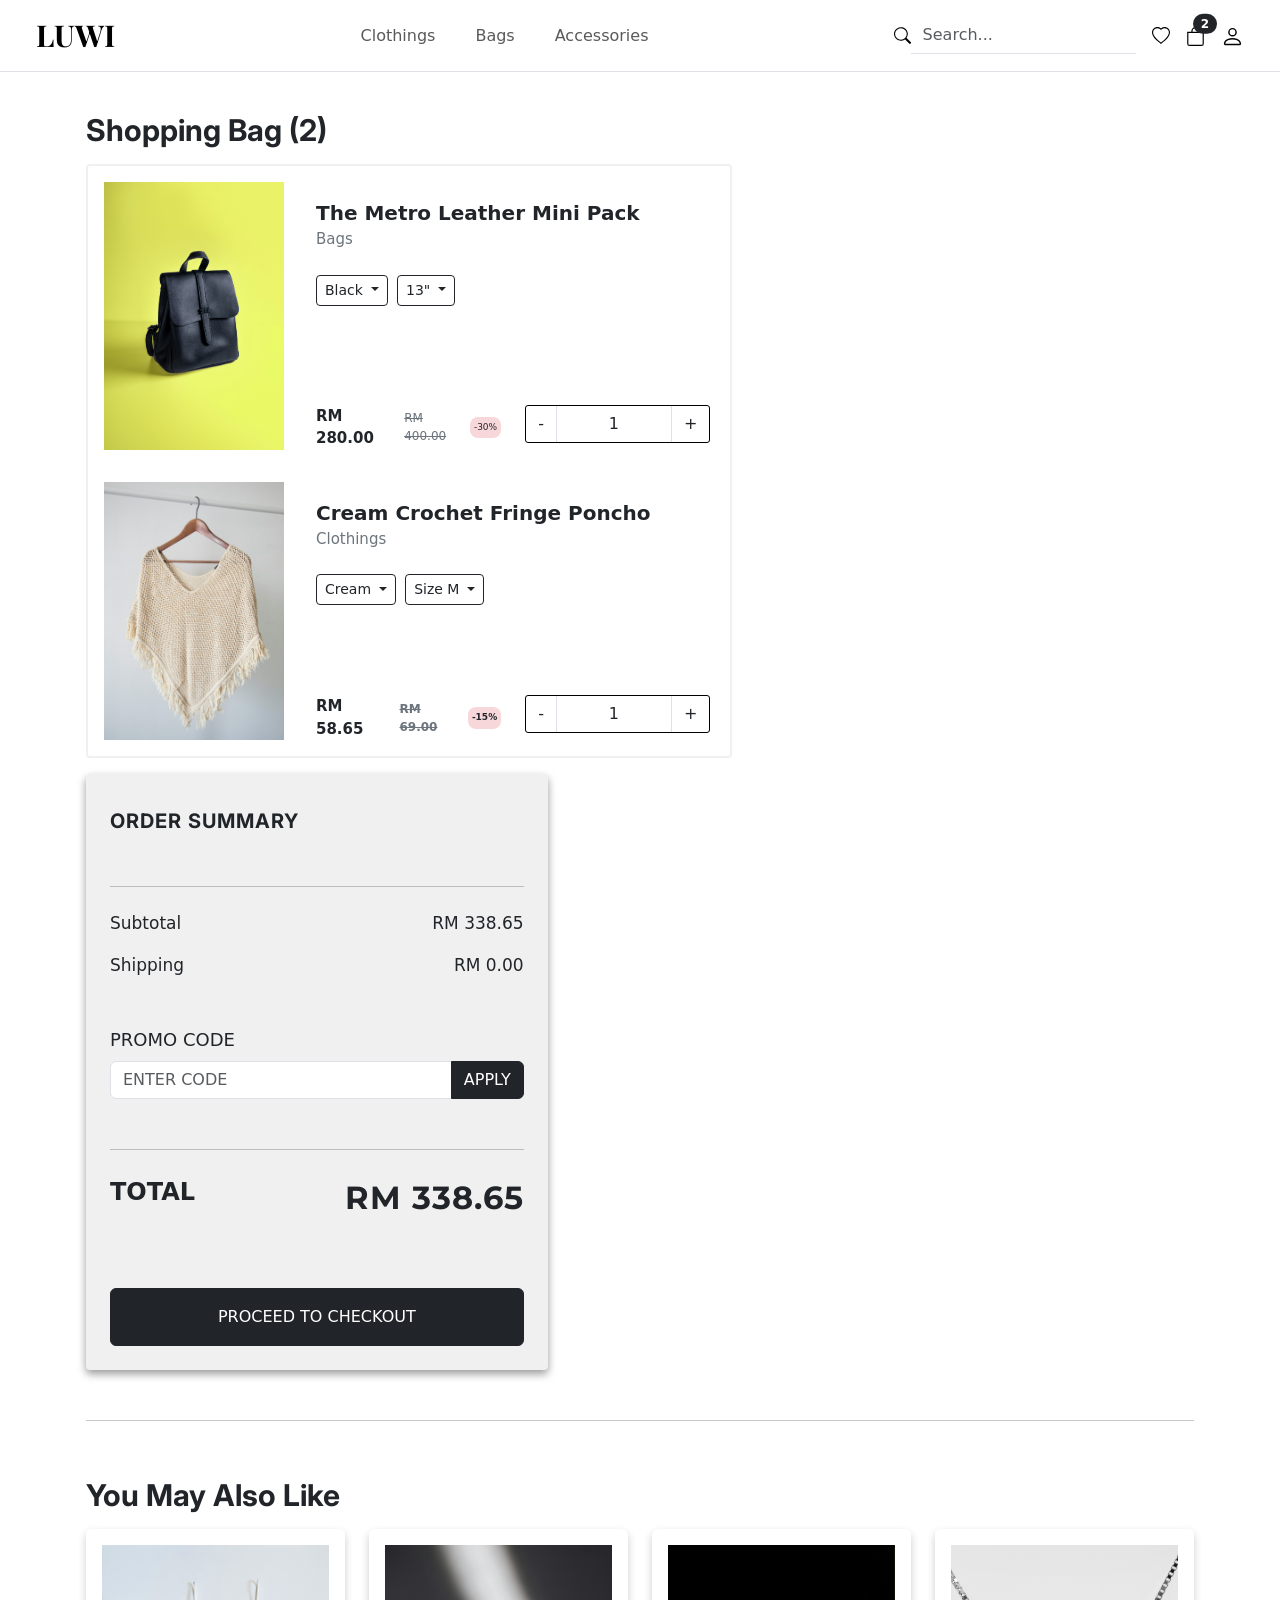
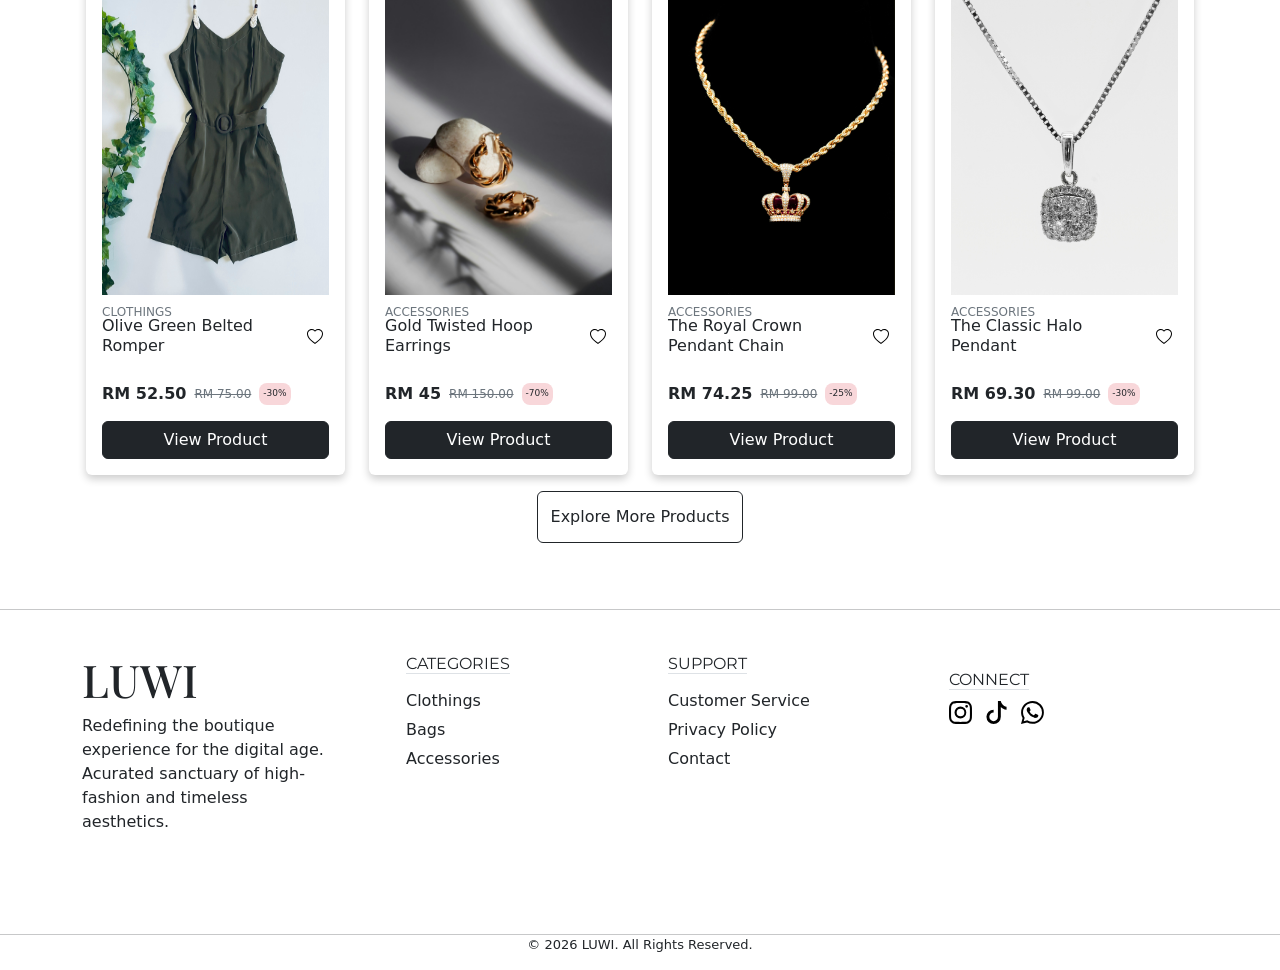
==== commit 17d82b62: "final modified. whole project progress: 100%" ====
--- a/cart.html
+++ b/cart.html
@@ -157,7 +157,7 @@
 
                 <!-- item 2 -->
                 <div class="card border-0 d-flex flex-row item-2 p-2">
-                    <img src="./img/cart-page/knitwear.jpg" alt="blouse" width="180px">
+                    <img src="./img/cart-page/knitwear.jpg" alt="poncho" width="180px">
 
                     <div class="card-content w-100 p-3 ms-2 pb-0 px-1 px-md-4 position-relative">
                         <p class="fw-bold product-name mb-0">Cream Crochet Fringe Poncho</p>
@@ -254,15 +254,24 @@
             <div class="col">
                 <div class="card h-100 border-0">
                     <div class="card-body">
-                        <img src="./img/blouse.jpg" alt="" class="item-img" height="200px" width="100%">
+                        <img src="./img/cart-page/dress1.jpg" alt="dress" class="item-img" height="200px" width="100%">
                         <p class="card-text m-0 mt-2 category text-secondary">CLOTHINGS</p>
-                        <div class="d-flex justify-content-between align-items-stretch title-btn mb-3">
-                            <p class="card-title h-100 d-flex align-items-center">Blouse</p>
+                        <div class="d-flex justify-content-between align-items-stretch title-btn mb-3 mt-2 mt-md-0">
+                            <p class="card-title h-100 d-flex align-items-center lh-sm">Olive Green Belted Romper</p>
                             <button class="bg-transparent heart-btn border-0">
-                                <img src="./img/heart.svg" alt=""">
-                            </button>
-                        </div>
-                        <p class="card-text fw-bold">RM 39.00</p>
+                                <img src="./img/heart.svg" alt="heart icon">
+                            </button>
+                        </div>
+
+                        <!-- discount -->
+                        <div class="d-md-flex align-items-center">
+                            <p class="fw-bold price-carousel m-0">RM 52.50</p>
+                            <div class="d-flex align-items-center mt-0 mt-md-3">
+                                <p class="text-secondary text-decoration-line-through ori-price mx-md-2 mx-1">RM 75.00</p>
+                                <p class="bg-danger-subtle p-1 rounded-3 discount-price">-30%</p>
+                            </div>
+                        </div>
+
                         <a class="btn btn-dark w-100" href="#" role="button">View Product</a>
                     </div>
                 </div>
@@ -271,45 +280,72 @@
             <div class="col">
                 <div class="card h-100 border-0">
                     <div class="card-body">
-                        <img src="./img/blouse.jpg" alt="" class="item-img" height="200px" width="100%">
-                        <p class="card-text m-0 mt-2 category text-secondary">CLOTHINGS</p>
-                        <div class="d-flex justify-content-between align-items-stretch title-btn mb-3">
-                            <p class="card-title h-100 d-flex align-items-center">Blouse</p>
+                        <img src="./img/cart-page/earring2.jpg" alt="earring" class="item-img" height="200px" width="100%">
+                        <p class="card-text m-0 mt-2 category text-secondary">ACCESSORIES</p>
+                        <div class="d-flex justify-content-between align-items-stretch title-btn mb-3 mt-2 mt-md-0">
+                            <p class="card-title h-100 d-flex align-items-center lh-sm">Gold Twisted Hoop Earrings</p>
                             <button class="bg-transparent heart-btn border-0">
-                                <img src="./img/heart.svg" alt=""">
-                            </button>
-                        </div>
-                        <p class="card-text fw-bold">RM 39.00</p>
+                                <img src="./img/heart.svg" alt="heart icon">
+                            </button>
+                        </div>
+                        
+                        <!-- discount -->
+                        <div class="d-md-flex align-items-center">
+                            <p class="fw-bold price-carousel m-0">RM 45</p>
+                            <div class="d-flex align-items-center mt-0 mt-md-3">
+                                <p class="text-secondary text-decoration-line-through ori-price mx-md-2 mx-1">RM 150.00</p>
+                                <p class="bg-danger-subtle p-1 rounded-3 discount-price">-70%</p>
+                            </div>
+                        </div>
+
                         <a class="btn btn-dark w-100" href="#" role="button">View Product</a>                    </div>
                 </div>
             </div>
             <div class="col">
                 <div class="card h-100 border-0">
                     <div class="card-body">
-                        <img src="./img/blouse.jpg" alt="" class="item-img" height="200px" width="100%">
-                        <p class="card-text m-0 mt-2 category text-secondary">CLOTHINGS</p>
-                        <div class="d-flex justify-content-between align-items-stretch title-btn mb-3">
-                            <p class="card-title h-100 d-flex align-items-center">Blouse</p>
+                        <img src="./img/cart-page/necklace1.jpg" alt="royal pendant necklace" class="item-img" height="200px" width="100%">
+                        <p class="card-text m-0 mt-2 category text-secondary">ACCESSORIES</p>
+                        <div class="d-flex justify-content-between align-items-stretch title-btn mb-3 mt-2 mt-md-0">
+                            <p class="card-title h-100 d-flex align-items-center lh-sm">The Royal Crown Pendant Chain</p>
                             <button class="bg-transparent heart-btn border-0">
-                                <img src="./img/heart.svg" alt=""">
-                            </button>
-                        </div>
-                        <p class="card-text fw-bold">RM 39.00</p>
+                                <img src="./img/heart.svg" alt="heart icon">
+                            </button>
+                        </div>
+                        
+                        <!-- discount -->
+                        <div class="d-md-flex align-items-center">
+                            <p class="fw-bold price-carousel m-0">RM 74.25</p>
+                            <div class="d-flex align-items-center mt-0 mt-md-3">
+                                <p class="text-secondary text-decoration-line-through ori-price mx-md-2 mx-1">RM 99.00</p>
+                                <p class="bg-danger-subtle p-1 rounded-3 discount-price">-25%</p>
+                            </div>
+                        </div>
+
                         <a class="btn btn-dark w-100" href="#" role="button">View Product</a>                    </div>
                 </div>
             </div>
             <div class="col">
                 <div class="card h-100 border-0">
                     <div class="card-body">
-                        <img src="./img/blouse.jpg" alt="" class="item-img" height="200px" width="100%">
-                        <p class="card-text m-0 mt-2 category text-secondary">CLOTHINGS</p>
-                        <div class="d-flex justify-content-between align-items-stretch title-btn mb-3">
-                            <p class="card-title h-100 d-flex align-items-center">Blouse</p>
+                        <img src="./img/cart-page/necklace3.jpg" alt="diamond necklace" class="item-img" height="200px" width="100%">
+                        <p class="card-text m-0 mt-2 category text-secondary">ACCESSORIES</p>
+                        <div class="d-flex justify-content-between align-items-stretch title-btn mb-3 mt-2 mt-md-0">
+                            <p class="card-title h-100 d-flex align-items-center lh-sm">The Classic Halo Pendant</p>
                             <button class="bg-transparent heart-btn border-0">
-                                <img src="./img/heart.svg" alt=""">
-                            </button>
-                        </div>
-                        <p class="card-text fw-bold">RM 39.00</p>
+                                <img src="./img/heart.svg" alt="heart icon">
+                            </button>
+                        </div>
+                        
+                        <!-- discount -->
+                        <div class="d-md-flex align-items-center">
+                            <p class="fw-bold price-carousel m-0">RM 69.30</p>
+                            <div class="d-flex align-items-center mt-0 mt-md-3">
+                                <p class="text-secondary text-decoration-line-through ori-price mx-md-2 mx-1">RM 99.00</p>
+                                <p class="bg-danger-subtle p-1 rounded-3 discount-price">-30%</p>
+                            </div>
+                        </div>
+
                         <a class="btn btn-dark w-100" href="#" role="button">View Product</a>                    </div>
                 </div>
             </div>
--- a/css/cart.css
+++ b/css/cart.css
@@ -71,6 +71,19 @@
     font-size: 15px;
 }
 
+.dropdown-menu .active {
+    background-color: #f0f0f0;
+    color: black;
+}
+
+.ori-price {
+    font-size: 12px;
+}
+
+.discount-price {
+    font-size: 9px;
+}
+
 /* main-content - order summary */
 .summary-box {
     background-color: #f0f0f0;
@@ -107,6 +120,11 @@
 
 .more-btn {
     padding: 13px;
+}
+
+.recommendation .card {
+    box-shadow: 0px 4px 8px rgba(0,0,0,0.2);;
+    
 }
 
 /* footer */
@@ -238,19 +256,3 @@
     }
 }
 
-.dropdown-menu .active {
-    background-color: #f0f0f0;
-    color: black;
-}
-
-.ori-price {
-    font-size: 12px;
-}
-
-.discount-price {
-    font-size: 9px;
-}
-
-.discount-box, .discount-box p {
-    /* border: 1px solid black; */
-}
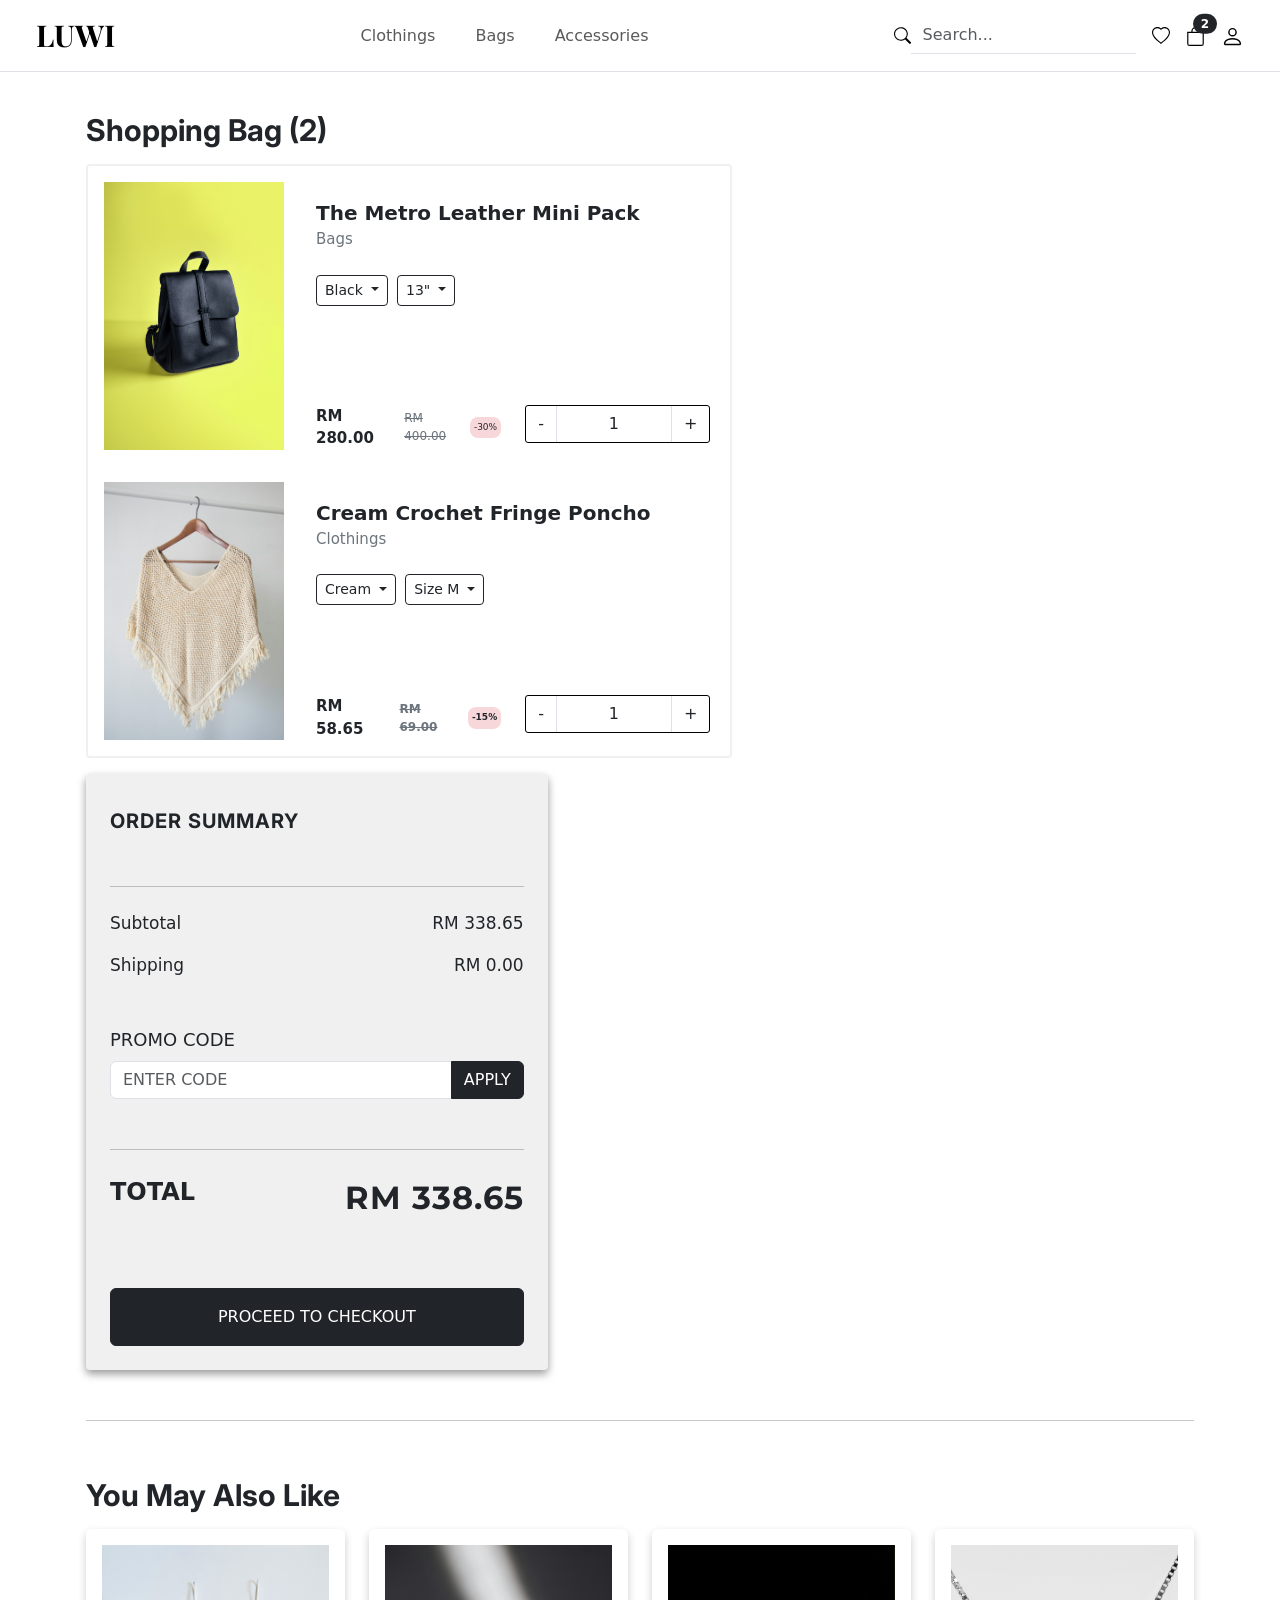
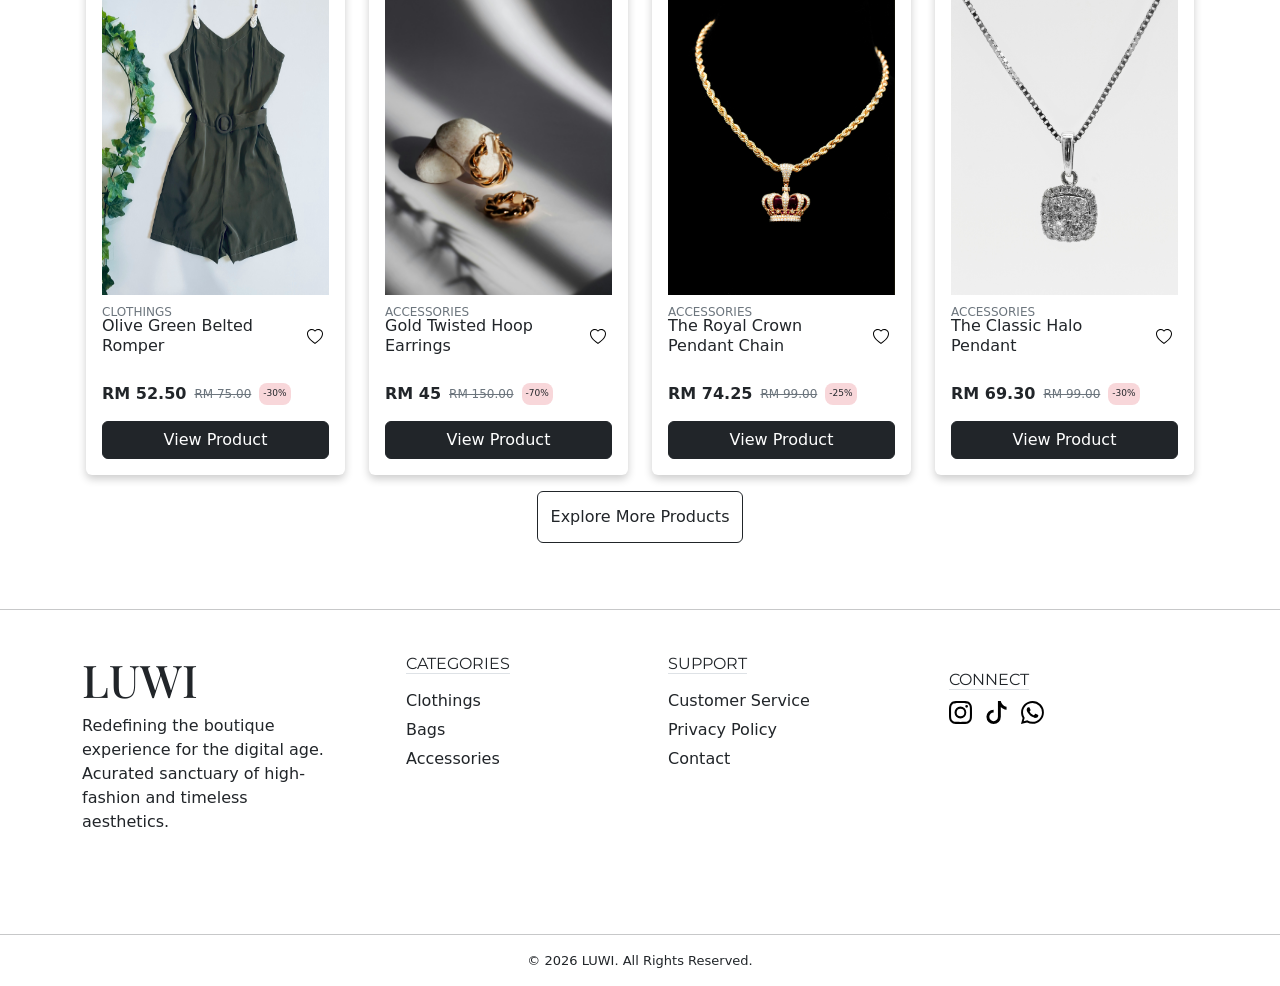
==== commit 32b0f9e5: "modify padding for footer" ====
--- a/cart.html
+++ b/cart.html
@@ -392,12 +392,11 @@
                 </div>
             </div>
         </footer>
-    </div>
+    </div><hr>
 
     <!-- last footer -->
     <footer>
-        <div class="text-center">
-            <hr>
+        <div class="text-center pt-3">
             <p style="font-size: 13px;">© 2026 LUWI. All Rights Reserved.</p>
         </div>
     </footer>
